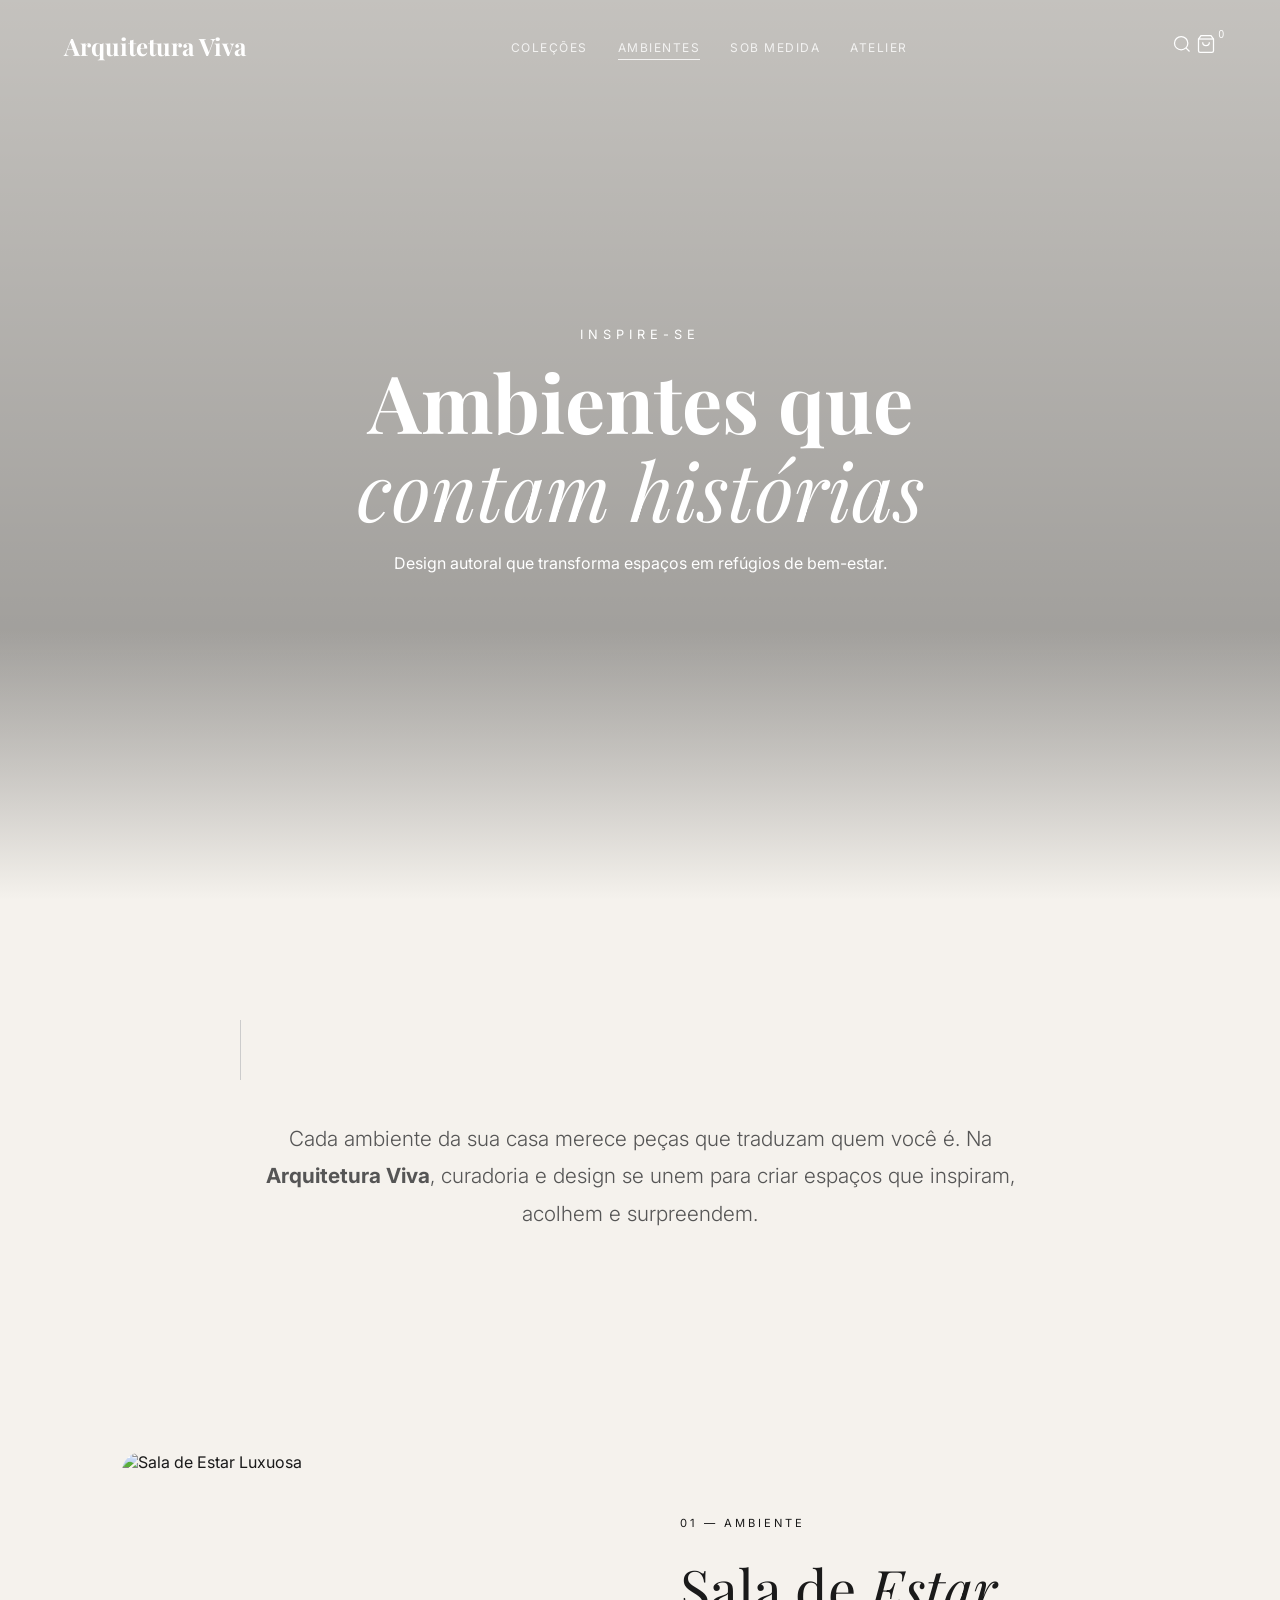
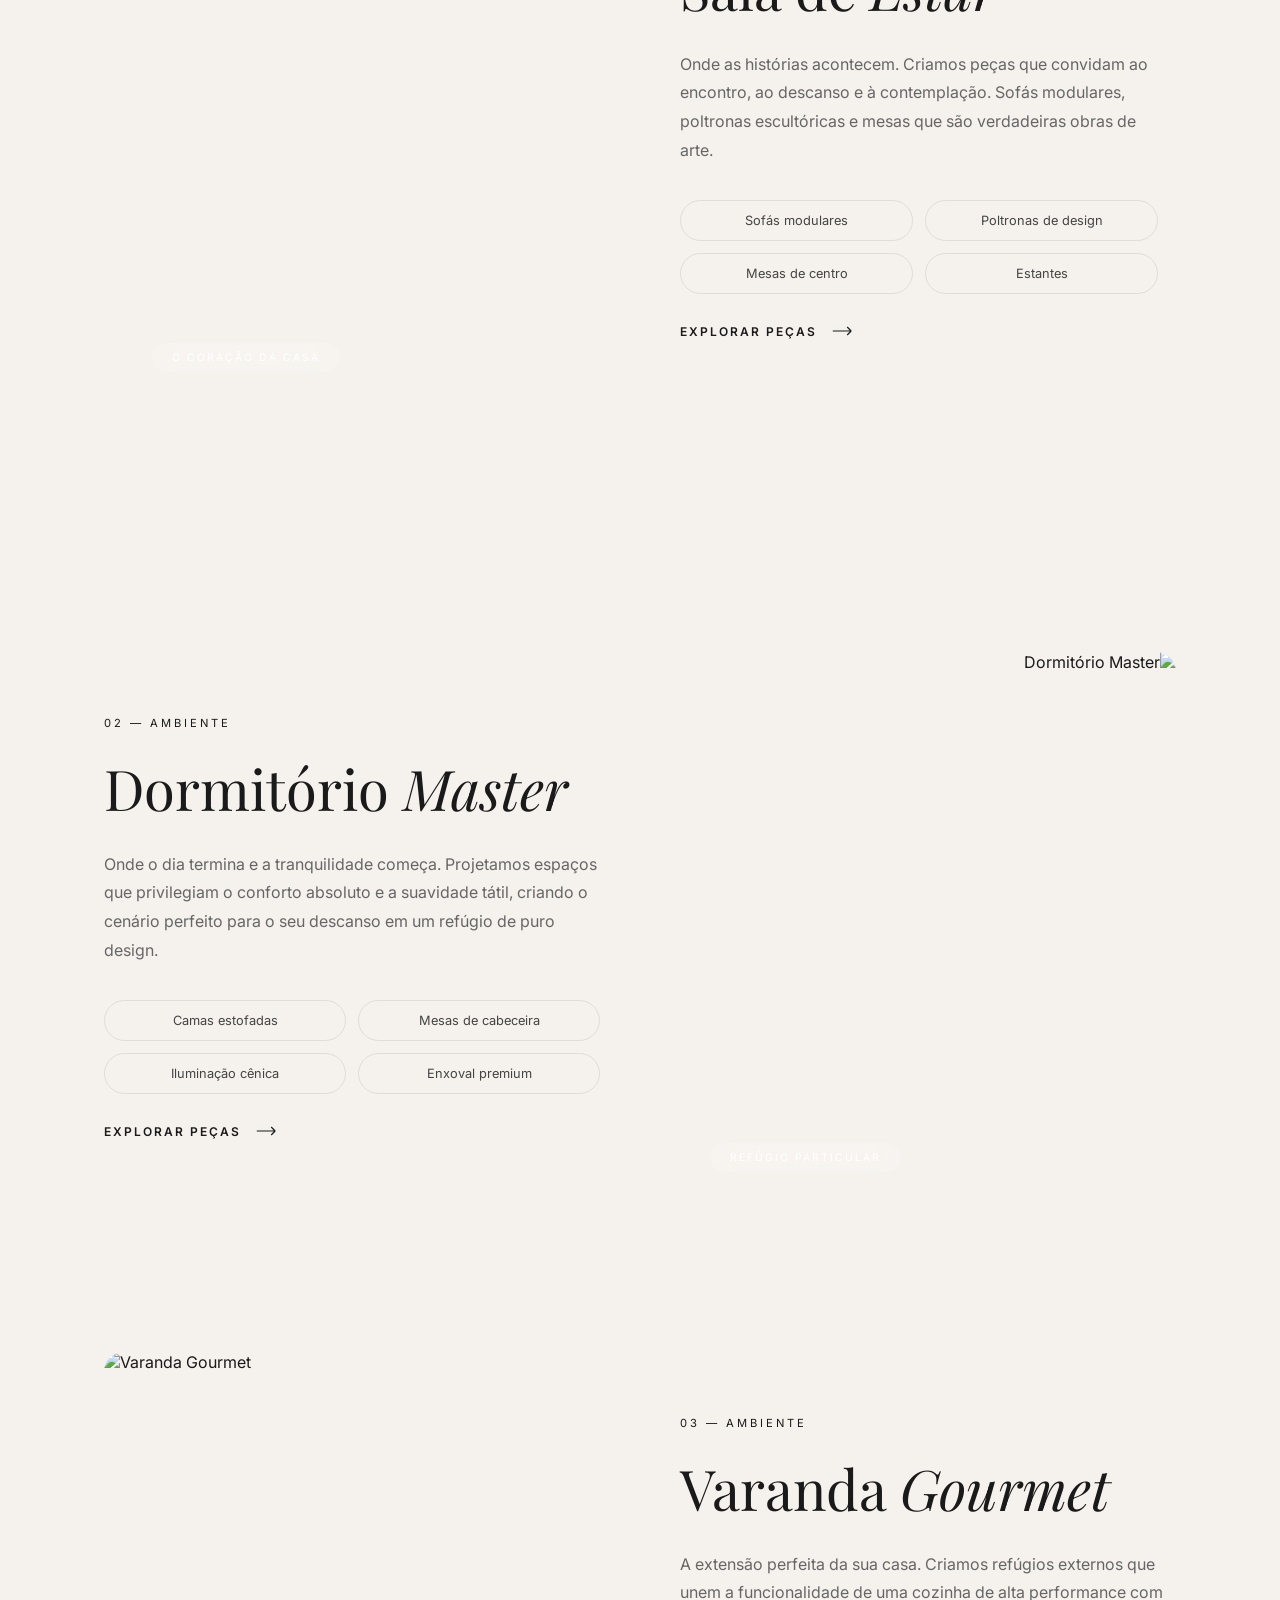
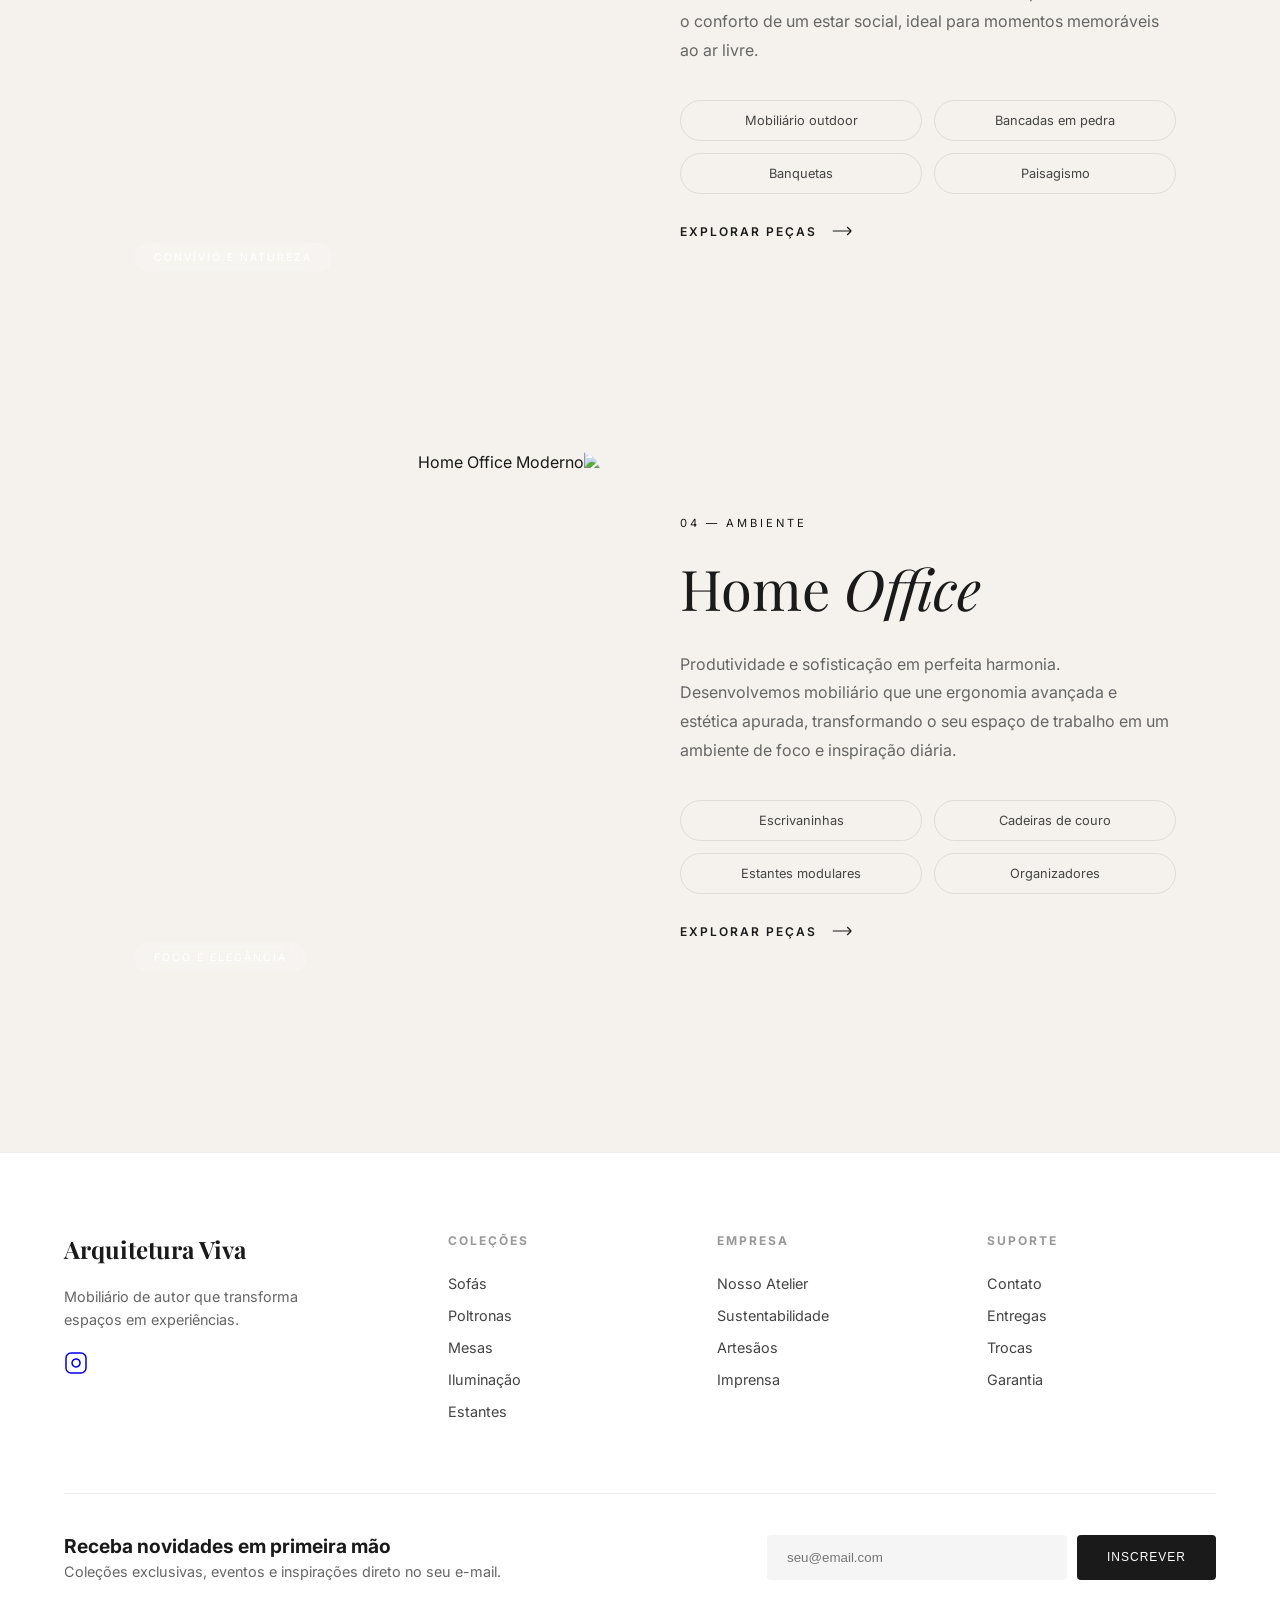
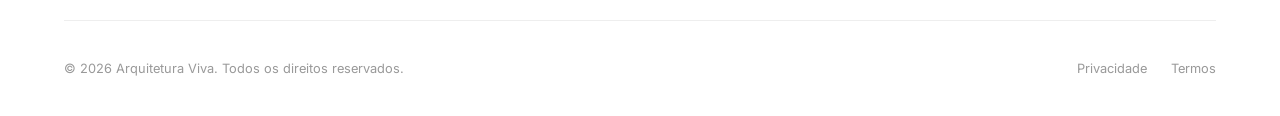
==== ambientes.html @ c0753992 "criando a pagina ambiente" ====
<!DOCTYPE html>
<html lang="pt-br">
<head>
    <meta charset="UTF-8">
    <meta name="viewport" content="width=device-width, initial-scale=1.0">
    <title>Arquitetura Viva | Ambientes</title>
    <link rel="stylesheet" href="css/ambiente.css">
    <link href="https://fonts.googleapis.com/css2?family=Inter:wght@300;400;500&family=Playfair+Display:ital,wght@0,400;0,700;1,400&display=swap" rel="stylesheet">
</head>
<body>

    <header class="navbar" id="main-nav">
        <div class="logo">Arquitetura Viva</div>
        <nav>
            <ul class="nav-links">
                <li><a href="#">COLEÇÕES</a></li>
                <li><a href="#" class="active">AMBIENTES</a></li>
                <li><a href="#">SOB MEDIDA</a></li>
                <li><a href="#">ATELIER</a></li>
            </ul>
        </nav>
        <div class="nav-icons">
            <button class="icon-btn">
                <svg class="icon-svg" viewBox="0 0 24 24" fill="none" stroke="currentColor" stroke-width="1.5"><circle cx="11" cy="11" r="8"/><path d="m21 21-4.3-4.3"/></svg>
            </button>
            <button class="icon-btn">
                <svg class="icon-svg" viewBox="0 0 24 24" fill="none" stroke="currentColor" stroke-width="1.5"><path d="M6 2 3 6v14a2 2 0 0 0 2 2h14a2 2 0 0 0 2-2V6l-3-4Z"/><path d="M3 6h18"/><path d="M16 10a4 4 0 0 1-8 0"/></svg>
                <span class="cart-count">0</span>
            </button>
        </div>
    </header>

    <main>
        <section class="hero">
            <div class="hero-bg-wrapper">
                <div class="hero-bg"></div>
            </div>
            <div class="hero-content">
                <p class="subtitle">INSPIRE-SE</p>
                <h1 class="hero-title">Ambientes que <br> <i>contam histórias</i></h1>
                <p class="hero-description">Design autoral que transforma espaços em refúgios de bem-estar.</p>
            </div>
            <div class="fade-overlay"></div>
        </section>

        <section class="description-section">
            <div class="container">
                <div class="line-decorator"></div>
                <p class="reveal-text">
                    Cada ambiente da sua casa merece peças que traduzam quem você é. Na 
                    <strong>Arquitetura Viva</strong>, curadoria e design se unem para criar espaços que inspiram, 
                    acolhem e surpreendem.
                </p>
            </div>
        </section>

        <section class="environments-detail">
            <div class="container">
                
                <div class="env-item js-reveal">
                    <div class="env-image">
                        <img src="https://images.unsplash.com/photo-1600210492486-724fe5c67fb0?auto=format&fit=crop&q=80&w=1200" alt="Sala de Estar Luxuosa">
                        <div class="env-tag">O CORAÇÃO DA CASA</div>
                    </div>
                    
                    <div class="env-info">
                        <span class="env-number">01 — AMBIENTE</span>
                        <h2>Sala de <i>Estar</i></h2>
                        <p>Onde as histórias acontecem. Criamos peças que convidam ao encontro, ao descanso e à contemplação. Sofás modulares, poltronas escultóricas e mesas que são verdadeiras obras de arte.</p>
                        
                        <div class="env-categories">
                            <span class="category-tag">Sofás modulares</span>
                            <span class="category-tag">Poltronas de design</span>
                            <span class="category-tag">Mesas de centro</span>
                            <span class="category-tag">Estantes</span>
                        </div>
                        
                        <a href="#" class="btn-explore">EXPLORAR PEÇAS <svg width="20" height="10" viewBox="0 0 25 12" fill="none"><path d="M1 6H24M24 6L19 1M24 6L19 11" stroke="currentColor" stroke-width="1.5"/></svg></a>
                    </div>
                </div>

                </div>
        </section>

        <section class="env-item js-reveal">
            <div class="env-image">
                <img src="https://images.pexels.com/photos/6585598/pexels-photo-6585598.jpeg?auto=compress&cs=tinysrgb&w=1200" alt="Dormitório Master">
                <div class="env-tag">REFÚGIO PARTICULAR</div>
            </div>
            
            <div class="env-info">
                <span class="env-number">02 — AMBIENTE</span>
                <h2>Dormitório <i>Master</i></h2>
                <p>Onde o dia termina e a tranquilidade começa. Projetamos espaços que privilegiam o conforto absoluto e a suavidade tátil, criando o cenário perfeito para o seu descanso em um refúgio de puro design.</p>
                
                <div class="env-categories">
                    <span class="category-tag">Camas estofadas</span>
                    <span class="category-tag">Mesas de cabeceira</span>
                    <span class="category-tag">Iluminação cênica</span>
                    <span class="category-tag">Enxoval premium</span>
                </div>
                
                <a href="#" class="btn-explore">EXPLORAR PEÇAS <svg width="20" height="10" viewBox="0 0 25 12" fill="none"><path d="M1 6H24M24 6L19 1M24 6L19 11" stroke="currentColor" stroke-width="1.5"/></svg></a>
            </div>
        </section>

        <section class="env-item js-reveal">
            <div class="env-image">
                <img src="https://images.pexels.com/photos/3958961/pexels-photo-3958961.jpeg?auto=compress&cs=tinysrgb&w=1200" alt="Varanda Gourmet">
                <div class="env-tag">CONVÍVIO E NATUREZA</div>
            </div>
            
            <div class="env-info">
                <span class="env-number">03 — AMBIENTE</span>
                <h2>Varanda <i>Gourmet</i></h2>
                <p>A extensão perfeita da sua casa. Criamos refúgios externos que unem a funcionalidade de uma cozinha de alta performance com o conforto de um estar social, ideal para momentos memoráveis ao ar livre.</p>
                
                <div class="env-categories">
                    <span class="category-tag">Mobiliário outdoor</span>
                    <span class="category-tag">Bancadas em pedra</span>
                    <span class="category-tag">Banquetas</span>
                    <span class="category-tag">Paisagismo</span>
                </div>
                
                <a href="#" class="btn-explore">EXPLORAR PEÇAS <svg width="20" height="10" viewBox="0 0 25 12" fill="none"><path d="M1 6H24M24 6L19 1M24 6L19 11" stroke="currentColor" stroke-width="1.5"/></svg></a>
            </div>
        </section>

        <section class="env-item js-reveal">
            <div class="env-info">
                <span class="env-number">04 — AMBIENTE</span>
                <h2>Home <i>Office</i></h2>
                <p>Produtividade e sofisticação em perfeita harmonia. Desenvolvemos mobiliário que une ergonomia avançada e estética apurada, transformando o seu espaço de trabalho em um ambiente de foco e inspiração diária.</p>
                
                <div class="env-categories">
                    <span class="category-tag">Escrivaninhas</span>
                    <span class="category-tag">Cadeiras de couro</span>
                    <span class="category-tag">Estantes modulares</span>
                    <span class="category-tag">Organizadores</span>
                </div>
                
                <a href="#" class="btn-explore">EXPLORAR PEÇAS <svg width="20" height="10" viewBox="0 0 25 12" fill="none"><path d="M1 6H24M24 6L19 1M24 6L19 11" stroke="currentColor" stroke-width="1.5"/></svg></a>
            </div>

            <div class="env-image">
                <img src="https://images.pexels.com/photos/667838/pexels-photo-667838.jpeg?auto=compress&cs=tinysrgb&w=1200" alt="Home Office Moderno">
                <div class="env-tag">FOCO E ELEGÂNCIA</div>
            </div>
        </section>
    </main>

    <footer class="main-footer">
        <div class="footer-container">
            <div class="footer-col brand-col">
                <h2 class="footer-logo">Arquitetura Viva</h2>
                <p class="footer-tagline">Mobiliário de autor que transforma espaços em experiências.</p>
                <div class="social-links">
                    <a href="#" aria-label="Instagram">
                        <svg width="24" height="24" viewBox="0 0 24 24" fill="none" stroke="currentColor" stroke-width="1.5"><rect width="20" height="20" x="2" y="2" rx="5" ry="5"/><path d="M16 11.37A4 4 0 1 1 12.63 8 4 4 0 0 1 16 11.37z"/><line x1="17.5" x2="17.51" y1="6.5" y2="6.5"/></svg>
                    </a>
                </div>
            </div>

            <div class="footer-col">
                <h3>COLEÇÕES</h3>
                <ul>
                    <li><a href="#">Sofás</a></li>
                    <li><a href="#">Poltronas</a></li>
                    <li><a href="#">Mesas</a></li>
                    <li><a href="#">Iluminação</a></li>
                    <li><a href="#">Estantes</a></li>
                </ul>
            </div>

            <div class="footer-col">
                <h3>EMPRESA</h3>
                <ul>
                    <li><a href="#">Nosso Atelier</a></li>
                    <li><a href="#">Sustentabilidade</a></li>
                    <li><a href="#">Artesãos</a></li>
                    <li><a href="#">Imprensa</a></li>
                </ul>
            </div>

            <div class="footer-col">
                <h3>SUPORTE</h3>
                <ul>
                    <li><a href="#">Contato</a></li>
                    <li><a href="#">Entregas</a></li>
                    <li><a href="#">Trocas</a></li>
                    <li><a href="#">Garantia</a></li>
                </ul>
            </div>
        </div>

        <div class="newsletter-section">
            <div class="newsletter-content">
                <div class="newsletter-text">
                    <h3>Receba novidades em primeira mão</h3>
                    <p>Coleções exclusivas, eventos e inspirações direto no seu e-mail.</p>
                </div>
                <form class="newsletter-form">
                    <input type="email" placeholder="seu@email.com" required>
                    <button type="submit">INSCREVER</button>
                </form>
            </div>
        </div>

        <div class="footer-bottom">
            <p>&copy; 2026 Arquitetura Viva. Todos os direitos reservados.</p>
            <div class="bottom-links">
                <a href="#">Privacidade</a>
                <a href="#">Termos</a>
            </div>
        </div>
    </footer>

    <script src="https://cdnjs.cloudflare.com/ajax/libs/gsap/3.12.2/gsap.min.js"></script>
    <script src="https://cdnjs.cloudflare.com/ajax/libs/gsap/3.12.2/ScrollTrigger.min.js"></script>
    <script src="js/ambiente.js"></script>
</body>
</html>
---- css/ambiente.css ----
:root {
    --bg-color: #f5f2ed; 
    --text-dark: #1a1a1a;
    --text-light: #ffffff;
    --accent: #c5a880; 
    --transition-slow: all 0.8s cubic-bezier(0.2, 1, 0.3, 1);
}

* { margin: 0; padding: 0; box-sizing: border-box; }

body { 
    font-family: 'Inter', sans-serif; 
    background-color: var(--bg-color); 
    color: var(--text-dark); 
    overflow-x: hidden; 
}

/* --- NAVBAR PERSISTENTE --- */
.navbar {
    display: flex; 
    justify-content: space-between; 
    align-items: center;
    padding: 30px 5%; 
    position: fixed; 
    top: 0;
    left: 0;
    width: 100%; 
    z-index: 9999; /* Garante que nunca fique atrás da imagem */
    transition: var(--transition-slow);
}

/* Cores Iniciais (Sobre o Hero) */
.navbar .logo { 
    font-family: 'Playfair Display', serif; 
    font-size: 1.5rem; 
    font-weight: bold; 
    color: var(--text-light); 
}

.nav-links { display: flex; list-style: none; gap: 30px; }
.nav-links a { 
    text-decoration: none; 
    color: var(--text-light); 
    font-size: 0.75rem; 
    letter-spacing: 1.5px; 
    opacity: 0.8; 
}

.nav-links a.active { border-bottom: 1px solid var(--text-light); padding-bottom: 4px; }

.icon-svg { width: 20px; height: 20px; stroke: var(--text-light); }
.icon-btn { background: none; border: none; cursor: pointer; color: var(--text-light); position: relative; }
.cart-count { font-size: 10px; position: absolute; top: -5px; right: -8px; }

/* NAVBAR SCROLLED (Ao descer) */
.navbar.scrolled {
    padding: 15px 5%;
    background-color: rgba(255, 255, 255, 0.95);
    backdrop-filter: blur(10px);
}

.navbar.scrolled .logo,
.navbar.scrolled .nav-links a,
.navbar.scrolled .icon-btn { color: var(--text-dark); }
.navbar.scrolled .nav-links a.active { border-bottom: 1px solid var(--text-dark); }
.navbar.scrolled .icon-svg { stroke: var(--text-dark); }

/* --- HERO SECTION --- */
.hero { 
    height: 100vh; 
    width: 100%; 
    display: flex; 
    align-items: center; 
    justify-content: center; 
    text-align: center; 
    position: relative; 
}

.hero-bg-wrapper { 
    position: absolute; 
    top: 0; left: 0; 
    width: 100%; height: 100%; 
    z-index: -1; 
}

.hero-bg {
    width: 100%; height: 100%; 
    background: linear-gradient(rgba(0,0,0,0.2), rgba(0,0,0,0.4)), 
                url('https://images.unsplash.com/photo-1618221195710-dd6b41faaea6?auto=format&fit=crop&w=1920&q=80');
    background-size: cover; 
    background-position: center;
}

.hero-content { color: var(--text-light); z-index: 10; max-width: 800px; }
.hero-title { font-family: 'Playfair Display', serif; font-size: clamp(2.5rem, 8vw, 5rem); line-height: 1.1; margin-bottom: 20px; }
.hero-title i { font-style: italic; font-weight: 400; }
.subtitle { letter-spacing: 5px; font-size: 0.8rem; margin-bottom: 15px; }

.fade-overlay {
    position: absolute; bottom: 0; width: 100%; height: 30vh;
    background: linear-gradient(to bottom, transparent, var(--bg-color));
}

/* --- DESCRIÇÃO (ScrollTrigger) --- */
.description-section { padding: 120px 10%; text-align: center; display: flex; flex-direction: column; align-items: center; }
.line-decorator { width: 1px; height: 60px; background: #ccc; margin-bottom: 40px; }
.reveal-text { max-width: 800px; font-size: 1.3rem; line-height: 1.8; color: #555; font-weight: 300; }

/* --- SEÇÃO DETALHE DE AMBIENTES --- */
.environments-detail {
    padding: 100px 5%;
    background-color: var(--bg-color);
}

.env-item {
    display: grid;
    grid-template-columns: 1fr 1fr;
    gap: 80px;
    align-items: center;
    max-width: 1200px;      /* Largura máxima para não esticar demais */
    margin: 0 auto 150px;   /* Centraliza e dá espaço para a próxima seção */
    padding: 0 5%;
}

/* Inverter ordem para itens pares (opcional para ritmo visual) */
.env-item:nth-child(even) {
    direction: rtl;
}
.env-item:nth-child(even) .env-info {
    direction: ltr;
}

.env-image {
    position: relative;
    border-radius: 20px;
    overflow: hidden;
    height: 550px; /* Mantém a altura padrão das outras fotos */
}

.env-image img {
    width: 100%;
    height: 100%;
    object-fit: cover;
}

.env-item:hover .env-image img {
    transform: scale(1.05);
}

.env-tag {
    position: absolute;
    bottom: 30px;
    left: 30px;
    background: rgba(255, 255, 255, 0.2);
    backdrop-filter: blur(10px);
    color: white;
    padding: 8px 20px;
    font-size: 0.65rem;
    letter-spacing: 2px;
    border-radius: 50px;
}

.env-number {
    font-size: 0.7rem;
    letter-spacing: 3px;
    color: var(--accent-dark);
    display: block;
    margin-bottom: 20px;
}

.env-info h2 {
    font-family: 'Playfair Display', serif;
    font-size: 3.5rem;
    font-weight: 400;
    margin-bottom: 25px;
}

.env-info p {
    font-size: 1rem;
    line-height: 1.8;
    color: #666;
    margin-bottom: 35px;
}

.env-categories {
    display: grid;
    grid-template-columns: repeat(auto-fill, minmax(180px, 1fr));
    gap: 12px;
    margin-bottom: 30px;
}

.category-tag {
    border: 1px solid #e0ddd7;
    padding: 12px 20px;
    border-radius: 50px;
    font-size: 0.8rem;
    text-align: center;
    color: #444;
    transition: all 0.3s ease;
}

.category-tag:hover {
    border-color: var(--accent-dark);
    color: var(--accent-dark);
    background: #fdfcfb;
}

.btn-explore {
    text-decoration: none;
    color: var(--text-dark);
    font-size: 0.75rem;
    font-weight: 600;
    letter-spacing: 2px;
    display: flex;
    align-items: center;
    gap: 15px;
    transition: gap 0.3s ease;
}

.btn-explore:hover {
    gap: 25px;
}

.main-footer {
    background-color: #fff;
    padding: 80px 5% 40px;
    border-top: 1px solid #eee;
    color: #1a1a1a;
}

.footer-container {
    display: grid;
    grid-template-columns: 1.5fr 1fr 1fr 1fr;
    gap: 40px;
    max-width: 1200px;
    margin: 0 auto 60px;
}

.footer-logo {
    font-family: 'Playfair Display', serif;
    font-size: 1.5rem;
    margin-bottom: 20px;
}

.footer-tagline {
    font-size: 0.9rem;
    line-height: 1.6;
    color: #666;
    max-width: 250px;
    margin-bottom: 20px;
}

.footer-col h3 {
    font-size: 0.75rem;
    letter-spacing: 2px;
    margin-bottom: 25px;
    color: #999;
}

.footer-col ul { list-style: none; }
.footer-col ul li { margin-bottom: 12px; }

.footer-col ul li a {
    text-decoration: none;
    color: #444;
    font-size: 0.9rem;
    transition: color 0.3s;
}

.footer-col ul li a:hover { color: var(--accent); }

/* Newsletter */
.newsletter-section {
    border-top: 1px solid #eee;
    border-bottom: 1px solid #eee;
    padding: 40px 0;
    margin-bottom: 40px;
}

.newsletter-content {
    max-width: 1200px;
    margin: 0 auto;
    display: flex;
    justify-content: space-between;
    align-items: center;
}

.newsletter-text h3 { font-size: 1.2rem; margin-bottom: 5px; }
.newsletter-text p { color: #666; font-size: 0.9rem; }

.newsletter-form { display: flex; gap: 10px; }

.newsletter-form input {
    background: #f5f5f5;
    border: none;
    padding: 15px 20px;
    width: 300px;
    border-radius: 4px;
}

.newsletter-form button {
    background: #1a1a1a;
    color: #fff;
    border: none;
    padding: 0 30px;
    font-size: 0.75rem;
    letter-spacing: 1px;
    cursor: pointer;
    border-radius: 4px;
    transition: opacity 0.3s;
}

.newsletter-form button:hover { opacity: 0.8; }

/* Bottom */
.footer-bottom {
    max-width: 1200px;
    margin: 0 auto;
    display: flex;
    justify-content: space-between;
    font-size: 0.8rem;
    color: #999;
}

.bottom-links a {
    color: #999;
    text-decoration: none;
    margin-left: 20px;
}

@media (max-width: 768px) {
    .footer-container { grid-template-columns: 1fr 1fr; }
    .newsletter-content { flex-direction: column; text-align: center; gap: 20px; }
    .newsletter-form { width: 100%; flex-direction: column; }
    .newsletter-form input { width: 100%; }
}

/* Responsividade */
@media (max-width: 992px) {
    .env-item {
        grid-template-columns: 1fr;
        gap: 40px;
        text-align: center;
    }
    
    .env-item .env-info {
        order: 2; /* Texto vai para baixo da foto no mobile */
    }
    
    .env-item .env-image {
        order: 1;
    }
}
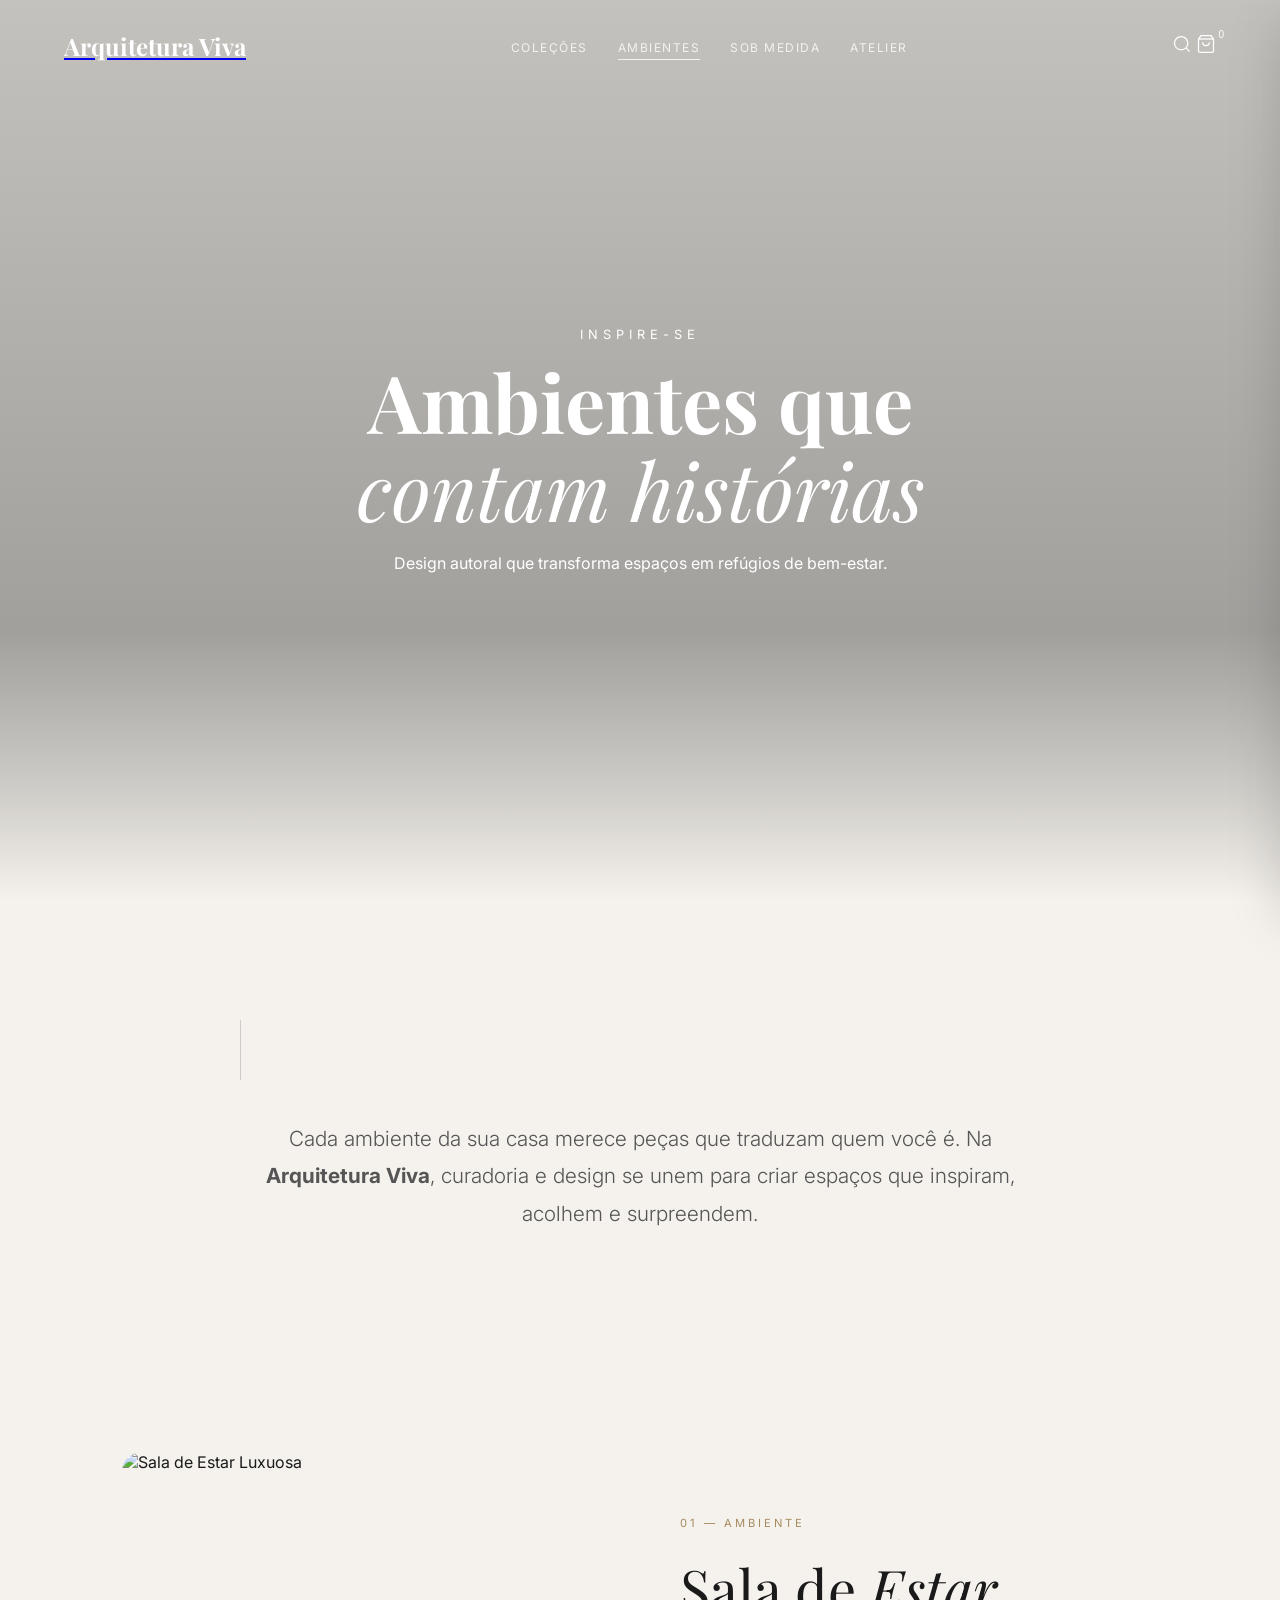
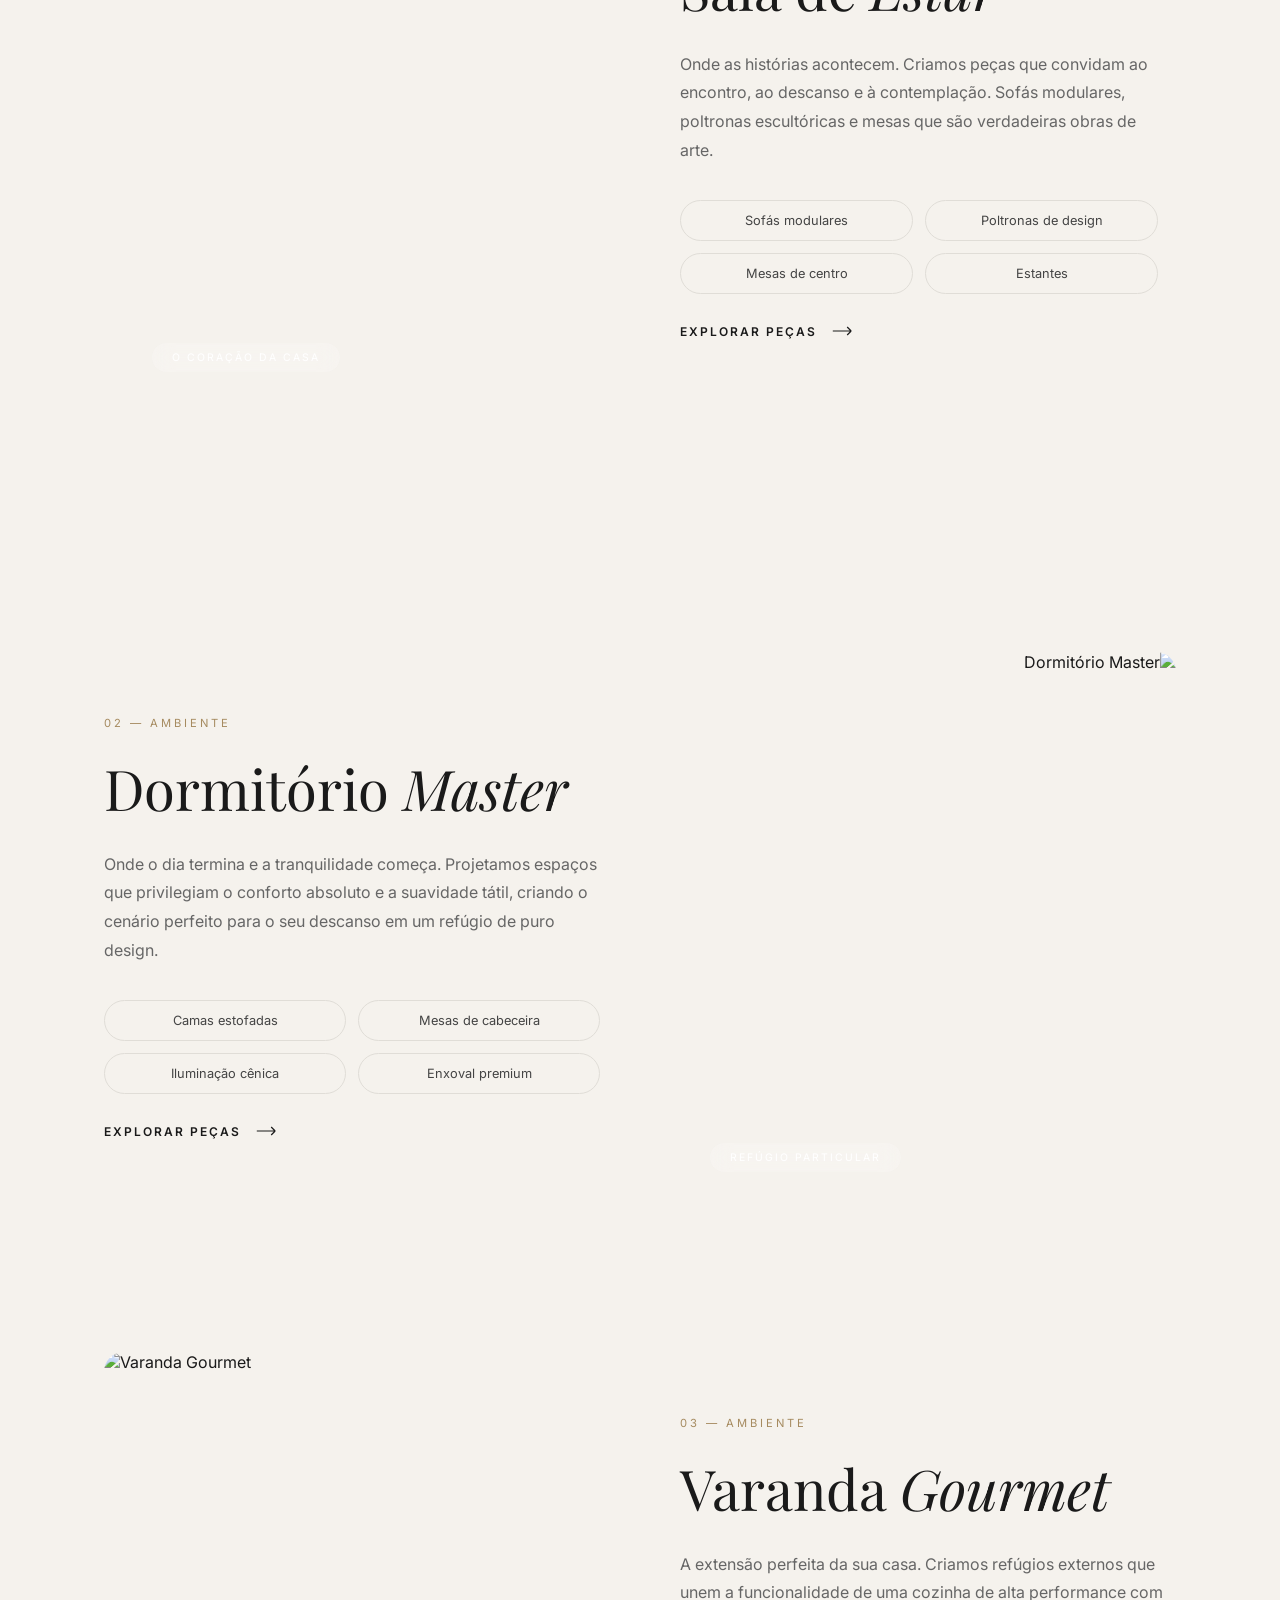
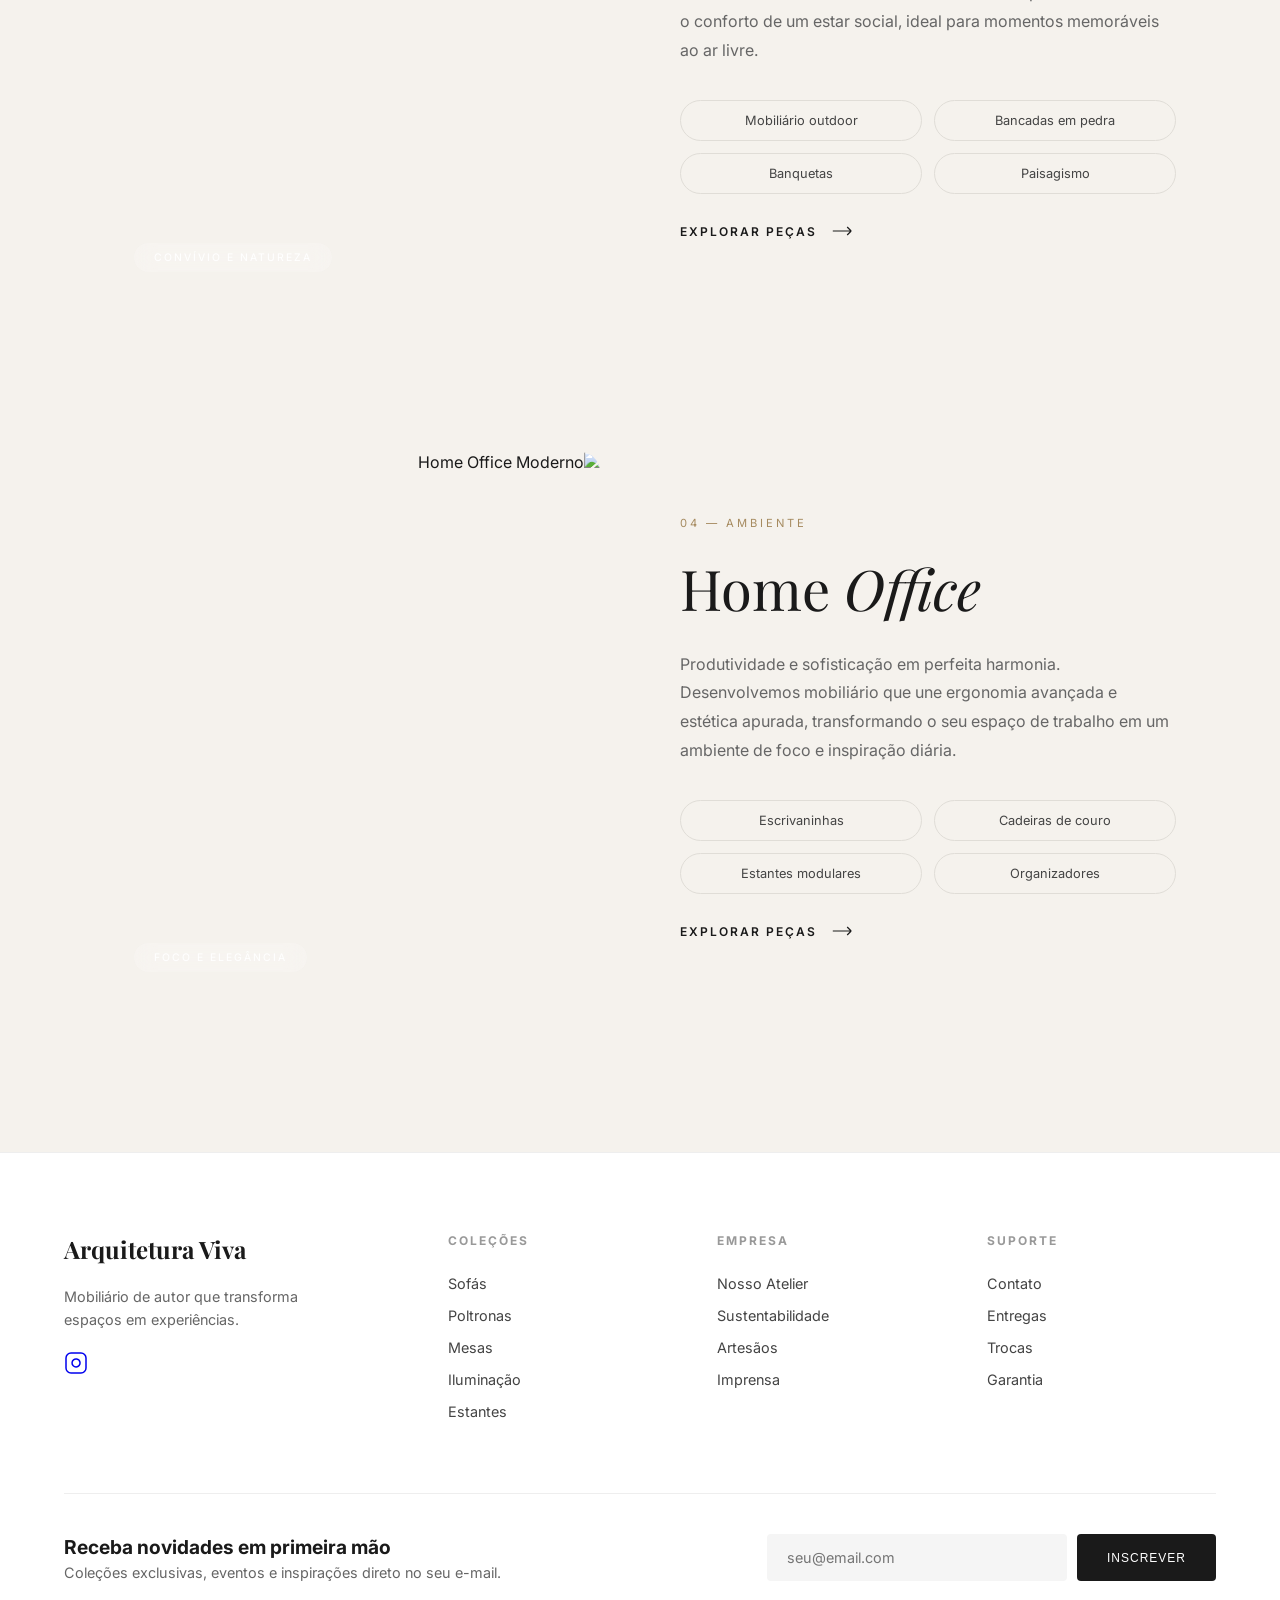
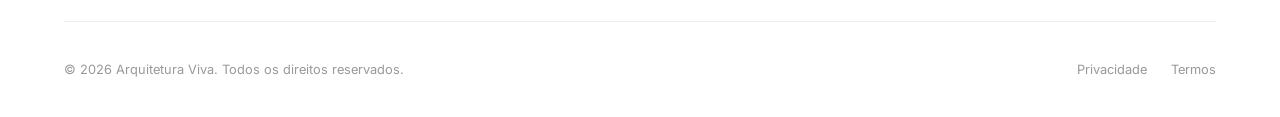
==== commit 820d596b: "criando o projeto" ====
--- a/ambientes.html
+++ b/ambientes.html
@@ -5,27 +5,28 @@
     <meta name="viewport" content="width=device-width, initial-scale=1.0">
     <title>Arquitetura Viva | Ambientes</title>
     <link rel="stylesheet" href="css/ambiente.css">
+    <link rel="stylesheet" href="css/cart.css">
     <link href="https://fonts.googleapis.com/css2?family=Inter:wght@300;400;500&family=Playfair+Display:ital,wght@0,400;0,700;1,400&display=swap" rel="stylesheet">
 </head>
 <body>
 
     <header class="navbar" id="main-nav">
-        <div class="logo">Arquitetura Viva</div>
+        <a href="index.html"><div class="logo">Arquitetura Viva</div></a> 
         <nav>
             <ul class="nav-links">
-                <li><a href="#">COLEÇÕES</a></li>
-                <li><a href="#" class="active">AMBIENTES</a></li>
-                <li><a href="#">SOB MEDIDA</a></li>
-                <li><a href="#">ATELIER</a></li>
+                <li><a href="colecao.html">COLEÇÕES</a></li>
+                <li><a href="ambientes.html" class="active">AMBIENTES</a></li>
+                <li><a href="sobmedida.html">SOB MEDIDA</a></li>
+                <li><a href="atelie.html">ATELIER</a></li>
             </ul>
         </nav>
         <div class="nav-icons">
             <button class="icon-btn">
                 <svg class="icon-svg" viewBox="0 0 24 24" fill="none" stroke="currentColor" stroke-width="1.5"><circle cx="11" cy="11" r="8"/><path d="m21 21-4.3-4.3"/></svg>
             </button>
-            <button class="icon-btn">
+            <button class="icon-btn nav-cart" id="cartBtn">
                 <svg class="icon-svg" viewBox="0 0 24 24" fill="none" stroke="currentColor" stroke-width="1.5"><path d="M6 2 3 6v14a2 2 0 0 0 2 2h14a2 2 0 0 0 2-2V6l-3-4Z"/><path d="M3 6h18"/><path d="M16 10a4 4 0 0 1-8 0"/></svg>
-                <span class="cart-count">0</span>
+                <span class="cart-count" id="cartCount">0</span>
             </button>
         </div>
     </header>
@@ -75,7 +76,7 @@
                             <span class="category-tag">Estantes</span>
                         </div>
                         
-                        <a href="#" class="btn-explore">EXPLORAR PEÇAS <svg width="20" height="10" viewBox="0 0 25 12" fill="none"><path d="M1 6H24M24 6L19 1M24 6L19 11" stroke="currentColor" stroke-width="1.5"/></svg></a>
+                        <a href="colecao.html" class="btn-explore">EXPLORAR PEÇAS <svg width="20" height="10" viewBox="0 0 25 12" fill="none"><path d="M1 6H24M24 6L19 1M24 6L19 11" stroke="currentColor" stroke-width="1.5"/></svg></a>
                     </div>
                 </div>
 
@@ -100,7 +101,7 @@
                     <span class="category-tag">Enxoval premium</span>
                 </div>
                 
-                <a href="#" class="btn-explore">EXPLORAR PEÇAS <svg width="20" height="10" viewBox="0 0 25 12" fill="none"><path d="M1 6H24M24 6L19 1M24 6L19 11" stroke="currentColor" stroke-width="1.5"/></svg></a>
+                <a href="colecao.html" class="btn-explore">EXPLORAR PEÇAS <svg width="20" height="10" viewBox="0 0 25 12" fill="none"><path d="M1 6H24M24 6L19 1M24 6L19 11" stroke="currentColor" stroke-width="1.5"/></svg></a>
             </div>
         </section>
 
@@ -122,7 +123,7 @@
                     <span class="category-tag">Paisagismo</span>
                 </div>
                 
-                <a href="#" class="btn-explore">EXPLORAR PEÇAS <svg width="20" height="10" viewBox="0 0 25 12" fill="none"><path d="M1 6H24M24 6L19 1M24 6L19 11" stroke="currentColor" stroke-width="1.5"/></svg></a>
+                <a href="colecao.html" class="btn-explore">EXPLORAR PEÇAS <svg width="20" height="10" viewBox="0 0 25 12" fill="none"><path d="M1 6H24M24 6L19 1M24 6L19 11" stroke="currentColor" stroke-width="1.5"/></svg></a>
             </div>
         </section>
 
@@ -139,7 +140,7 @@
                     <span class="category-tag">Organizadores</span>
                 </div>
                 
-                <a href="#" class="btn-explore">EXPLORAR PEÇAS <svg width="20" height="10" viewBox="0 0 25 12" fill="none"><path d="M1 6H24M24 6L19 1M24 6L19 11" stroke="currentColor" stroke-width="1.5"/></svg></a>
+                <a href="colecao.html" class="btn-explore">EXPLORAR PEÇAS <svg width="20" height="10" viewBox="0 0 25 12" fill="none"><path d="M1 6H24M24 6L19 1M24 6L19 11" stroke="currentColor" stroke-width="1.5"/></svg></a>
             </div>
 
             <div class="env-image">
@@ -218,5 +219,6 @@
     <script src="https://cdnjs.cloudflare.com/ajax/libs/gsap/3.12.2/gsap.min.js"></script>
     <script src="https://cdnjs.cloudflare.com/ajax/libs/gsap/3.12.2/ScrollTrigger.min.js"></script>
     <script src="js/ambiente.js"></script>
+    <script src="js/cart.js"></script>
 </body>
 </html>
--- a/css/ambiente.css
+++ b/css/ambiente.css
@@ -15,7 +15,6 @@
     overflow-x: hidden; 
 }
 
-/* --- NAVBAR PERSISTENTE --- */
 .navbar {
     display: flex; 
     justify-content: space-between; 
@@ -25,11 +24,10 @@
     top: 0;
     left: 0;
     width: 100%; 
-    z-index: 9999; /* Garante que nunca fique atrás da imagem */
+    z-index: 9999; 
     transition: var(--transition-slow);
 }
 
-/* Cores Iniciais (Sobre o Hero) */
 .navbar .logo { 
     font-family: 'Playfair Display', serif; 
     font-size: 1.5rem; 
@@ -52,7 +50,6 @@
 .icon-btn { background: none; border: none; cursor: pointer; color: var(--text-light); position: relative; }
 .cart-count { font-size: 10px; position: absolute; top: -5px; right: -8px; }
 
-/* NAVBAR SCROLLED (Ao descer) */
 .navbar.scrolled {
     padding: 15px 5%;
     background-color: rgba(255, 255, 255, 0.95);
@@ -65,7 +62,6 @@
 .navbar.scrolled .nav-links a.active { border-bottom: 1px solid var(--text-dark); }
 .navbar.scrolled .icon-svg { stroke: var(--text-dark); }
 
-/* --- HERO SECTION --- */
 .hero { 
     height: 100vh; 
     width: 100%; 
@@ -101,12 +97,11 @@
     background: linear-gradient(to bottom, transparent, var(--bg-color));
 }
 
-/* --- DESCRIÇÃO (ScrollTrigger) --- */
 .description-section { padding: 120px 10%; text-align: center; display: flex; flex-direction: column; align-items: center; }
 .line-decorator { width: 1px; height: 60px; background: #ccc; margin-bottom: 40px; }
 .reveal-text { max-width: 800px; font-size: 1.3rem; line-height: 1.8; color: #555; font-weight: 300; }
 
-/* --- SEÇÃO DETALHE DE AMBIENTES --- */
+
 .environments-detail {
     padding: 100px 5%;
     background-color: var(--bg-color);
@@ -117,12 +112,11 @@
     grid-template-columns: 1fr 1fr;
     gap: 80px;
     align-items: center;
-    max-width: 1200px;      /* Largura máxima para não esticar demais */
-    margin: 0 auto 150px;   /* Centraliza e dá espaço para a próxima seção */
+    max-width: 1200px;      
+    margin: 0 auto 150px;
     padding: 0 5%;
 }
 
-/* Inverter ordem para itens pares (opcional para ritmo visual) */
 .env-item:nth-child(even) {
     direction: rtl;
 }
@@ -134,7 +128,7 @@
     position: relative;
     border-radius: 20px;
     overflow: hidden;
-    height: 550px; /* Mantém a altura padrão das outras fotos */
+    height: 550px; 
 }
 
 .env-image img {
@@ -269,7 +263,6 @@
 
 .footer-col ul li a:hover { color: var(--accent); }
 
-/* Newsletter */
 .newsletter-section {
     border-top: 1px solid #eee;
     border-bottom: 1px solid #eee;
@@ -312,7 +305,6 @@
 
 .newsletter-form button:hover { opacity: 0.8; }
 
-/* Bottom */
 .footer-bottom {
     max-width: 1200px;
     margin: 0 auto;
@@ -335,7 +327,6 @@
     .newsletter-form input { width: 100%; }
 }
 
-/* Responsividade */
 @media (max-width: 992px) {
     .env-item {
         grid-template-columns: 1fr;
@@ -344,7 +335,7 @@
     }
     
     .env-item .env-info {
-        order: 2; /* Texto vai para baixo da foto no mobile */
+        order: 2; 
     }
     
     .env-item .env-image {
--- a/css/cart.css
+++ b/css/cart.css
@@ -0,0 +1,348 @@
+/* ============================================
+   CART.CSS — Arquitetura Viva
+   Drawer de Carrinho e Checkout
+   ============================================ */
+
+:root {
+    --bg-color: #f5f2ed;
+    --bg-card: #ffffff;
+    --text-dark: #1a1a1a;
+    --text-mid: #555555;
+    --accent: #c5a880;
+    --accent-dark: #a68b60;
+    --border: #e8e3db;
+    --shadow-lg: 0 20px 50px rgba(0,0,0,0.15);
+    --transition-med: all 0.5s cubic-bezier(0.2, 1, 0.3, 1);
+}
+
+/* ---- CART DRAWER ---- */
+.cart-drawer {
+    position: fixed;
+    top: 0;
+    right: 0;
+    width: 100%;
+    max-width: 450px;
+    height: 100vh;
+    background: white;
+    z-index: 2000;
+    box-shadow: var(--shadow-lg);
+    transform: translateX(100%);
+    transition: var(--transition-med);
+    display: flex;
+    flex-direction: column;
+}
+
+.cart-drawer.open {
+    transform: translateX(0);
+}
+
+.cart-overlay {
+    position: fixed;
+    inset: 0;
+    background: rgba(0,0,0,0.4);
+    backdrop-filter: blur(4px);
+    z-index: 1999;
+    opacity: 0;
+    pointer-events: none;
+    transition: opacity 0.4s ease;
+}
+
+.cart-overlay.visible {
+    opacity: 1;
+    pointer-events: all;
+}
+
+/* Header */
+.cart-header {
+    padding: 30px;
+    border-bottom: 1px solid var(--border);
+    display: flex;
+    justify-content: space-between;
+    align-items: center;
+}
+
+.cart-header h2 {
+    font-family: 'Playfair Display', serif;
+    font-size: 1.5rem;
+    font-weight: 400;
+}
+
+.btn-close-cart {
+    background: none;
+    border: none;
+    cursor: pointer;
+    color: var(--text-dark);
+    padding: 5px;
+    display: flex;
+    align-items: center;
+    transition: 0.3s;
+}
+
+.btn-close-cart:hover { transform: rotate(90deg); opacity: 0.6; }
+
+/* Items List */
+.cart-items {
+    flex: 1;
+    overflow-y: auto;
+    padding: 20px 30px;
+}
+
+.cart-item {
+    display: grid;
+    grid-template-columns: 80px 1fr auto;
+    gap: 20px;
+    padding: 20px 0;
+    border-bottom: 1px solid #f0f0f0;
+}
+
+.cart-item-img {
+    width: 80px;
+    height: 80px;
+    object-fit: contain;
+    background: #f9f9f9;
+    border-radius: 8px;
+}
+
+.cart-item-info h4 {
+    font-size: 0.9rem;
+    font-weight: 500;
+    margin-bottom: 5px;
+}
+
+.cart-item-price {
+    font-size: 0.85rem;
+    color: var(--accent-dark);
+    font-weight: 600;
+}
+
+.cart-item-qty {
+    display: flex;
+    align-items: center;
+    gap: 12px;
+    margin-top: 10px;
+}
+
+.qty-btn {
+    background: #f0f0f0;
+    border: none;
+    width: 24px;
+    height: 24px;
+    border-radius: 4px;
+    cursor: pointer;
+    font-size: 0.8rem;
+    display: flex;
+    align-items: center;
+    justify-content: center;
+    transition: 0.2s;
+}
+
+.qty-btn:hover { background: var(--accent-light); }
+
+.qty-val { font-size: 0.85rem; font-weight: 500; }
+
+.btn-remove-item {
+    background: none;
+    border: none;
+    color: #ccc;
+    cursor: pointer;
+    transition: 0.2s;
+}
+
+.btn-remove-item:hover { color: #e74c3c; }
+
+/* Footer */
+.cart-footer {
+    padding: 30px;
+    background: #fafafa;
+    border-top: 1px solid var(--border);
+}
+
+.cart-total-row {
+    display: flex;
+    justify-content: space-between;
+    margin-bottom: 20px;
+}
+
+.cart-total-label { font-size: 0.9rem; font-weight: 500; opacity: 0.6; }
+.cart-total-value { font-family: 'Playfair Display', serif; font-size: 1.4rem; font-weight: 600; }
+
+.btn-checkout {
+    width: 100%;
+    background: var(--text-dark);
+    color: white;
+    border: none;
+    padding: 18px;
+    font-family: 'Inter', sans-serif;
+    font-size: 0.75rem;
+    letter-spacing: 2px;
+    font-weight: 600;
+    cursor: pointer;
+    border-radius: 4px;
+    transition: 0.3s;
+}
+
+.btn-checkout:hover { background: var(--accent-dark); transform: translateY(-2px); }
+
+/* Empty State */
+.cart-empty {
+    height: 100%;
+    display: flex;
+    flex-direction: column;
+    align-items: center;
+    justify-content: center;
+    text-align: center;
+    color: #999;
+}
+
+.cart-empty svg { margin-bottom: 20px; opacity: 0.3; }
+
+/* ---- CHECKOUT PAGE ---- */
+.checkout-section { padding: 140px 0 100px; }
+
+.checkout-grid {
+    display: grid;
+    grid-template-columns: 1fr 400px;
+    gap: 60px;
+}
+
+.checkout-form-container h2 {
+    font-family: 'Playfair Display', serif;
+    font-size: 2rem;
+    margin-bottom: 40px;
+}
+
+.form-group { margin-bottom: 25px; }
+.form-row { display: grid; grid-template-columns: 1fr 1fr; gap: 20px; }
+
+label {
+    display: block;
+    font-size: 0.75rem;
+    letter-spacing: 1px;
+    font-weight: 600;
+    margin-bottom: 8px;
+    color: #888;
+}
+
+input, select {
+    width: 100%;
+    padding: 14px;
+    border: 1px solid var(--border);
+    background: white;
+    font-family: inherit;
+    font-size: 0.9rem;
+    border-radius: 4px;
+    outline: none;
+    transition: 0.3s;
+}
+
+input:focus { border-color: var(--accent); }
+
+.payment-methods {
+    display: grid;
+    grid-template-columns: 1fr 1fr 1fr;
+    gap: 15px;
+    margin-top: 15px;
+}
+
+.payment-method {
+    border: 1px solid var(--border);
+    padding: 15px;
+    text-align: center;
+    cursor: pointer;
+    border-radius: 8px;
+    transition: 0.3s;
+}
+
+.payment-method.active {
+    border-color: var(--accent);
+    background: var(--accent-light);
+}
+
+.payment-method i { font-size: 1.2rem; margin-bottom: 8px; display: block; }
+.payment-method span { font-size: 0.7rem; font-weight: 600; letter-spacing: 1px; }
+
+/* Order Summary */
+.order-summary {
+    background: white;
+    padding: 40px;
+    border-radius: 12px;
+    box-shadow: var(--shadow-sm);
+    height: fit-content;
+    position: sticky;
+    top: 120px;
+}
+
+.order-summary h3 {
+    font-family: 'Playfair Display', serif;
+    font-size: 1.4rem;
+    margin-bottom: 30px;
+}
+
+.summary-item {
+    display: flex;
+    justify-content: space-between;
+    margin-bottom: 15px;
+    font-size: 0.9rem;
+}
+
+.summary-total {
+    margin-top: 25px;
+    padding-top: 25px;
+    border-top: 1px solid var(--border);
+    display: flex;
+    justify-content: space-between;
+    font-family: 'Playfair Display', serif;
+    font-size: 1.5rem;
+    font-weight: 600;
+}
+
+.btn-place-order {
+    width: 100%;
+    background: var(--text-dark);
+    color: white;
+    border: none;
+    padding: 20px;
+    margin-top: 30px;
+    font-family: 'Inter', sans-serif;
+    font-size: 0.8rem;
+    letter-spacing: 2px;
+    font-weight: 600;
+    cursor: pointer;
+    border-radius: 4px;
+    transition: 0.3s;
+}
+
+.btn-place-order:hover { background: var(--accent-dark); }
+
+/* ---- SUCCESS PAGE ---- */
+.success-section {
+    height: 80vh;
+    display: flex;
+    align-items: center;
+    justify-content: center;
+    text-align: center;
+}
+
+.success-content h1 {
+    font-family: 'Playfair Display', serif;
+    font-size: 3rem;
+    margin: 20px 0;
+}
+
+.success-icon {
+    width: 80px;
+    height: 80px;
+    background: #4caf50;
+    color: white;
+    border-radius: 50%;
+    display: flex;
+    align-items: center;
+    justify-content: center;
+    margin: 0 auto;
+    font-size: 2rem;
+}
+
+@media (max-width: 900px) {
+    .checkout-grid { grid-template-columns: 1fr; }
+    .order-summary { position: static; }
+}
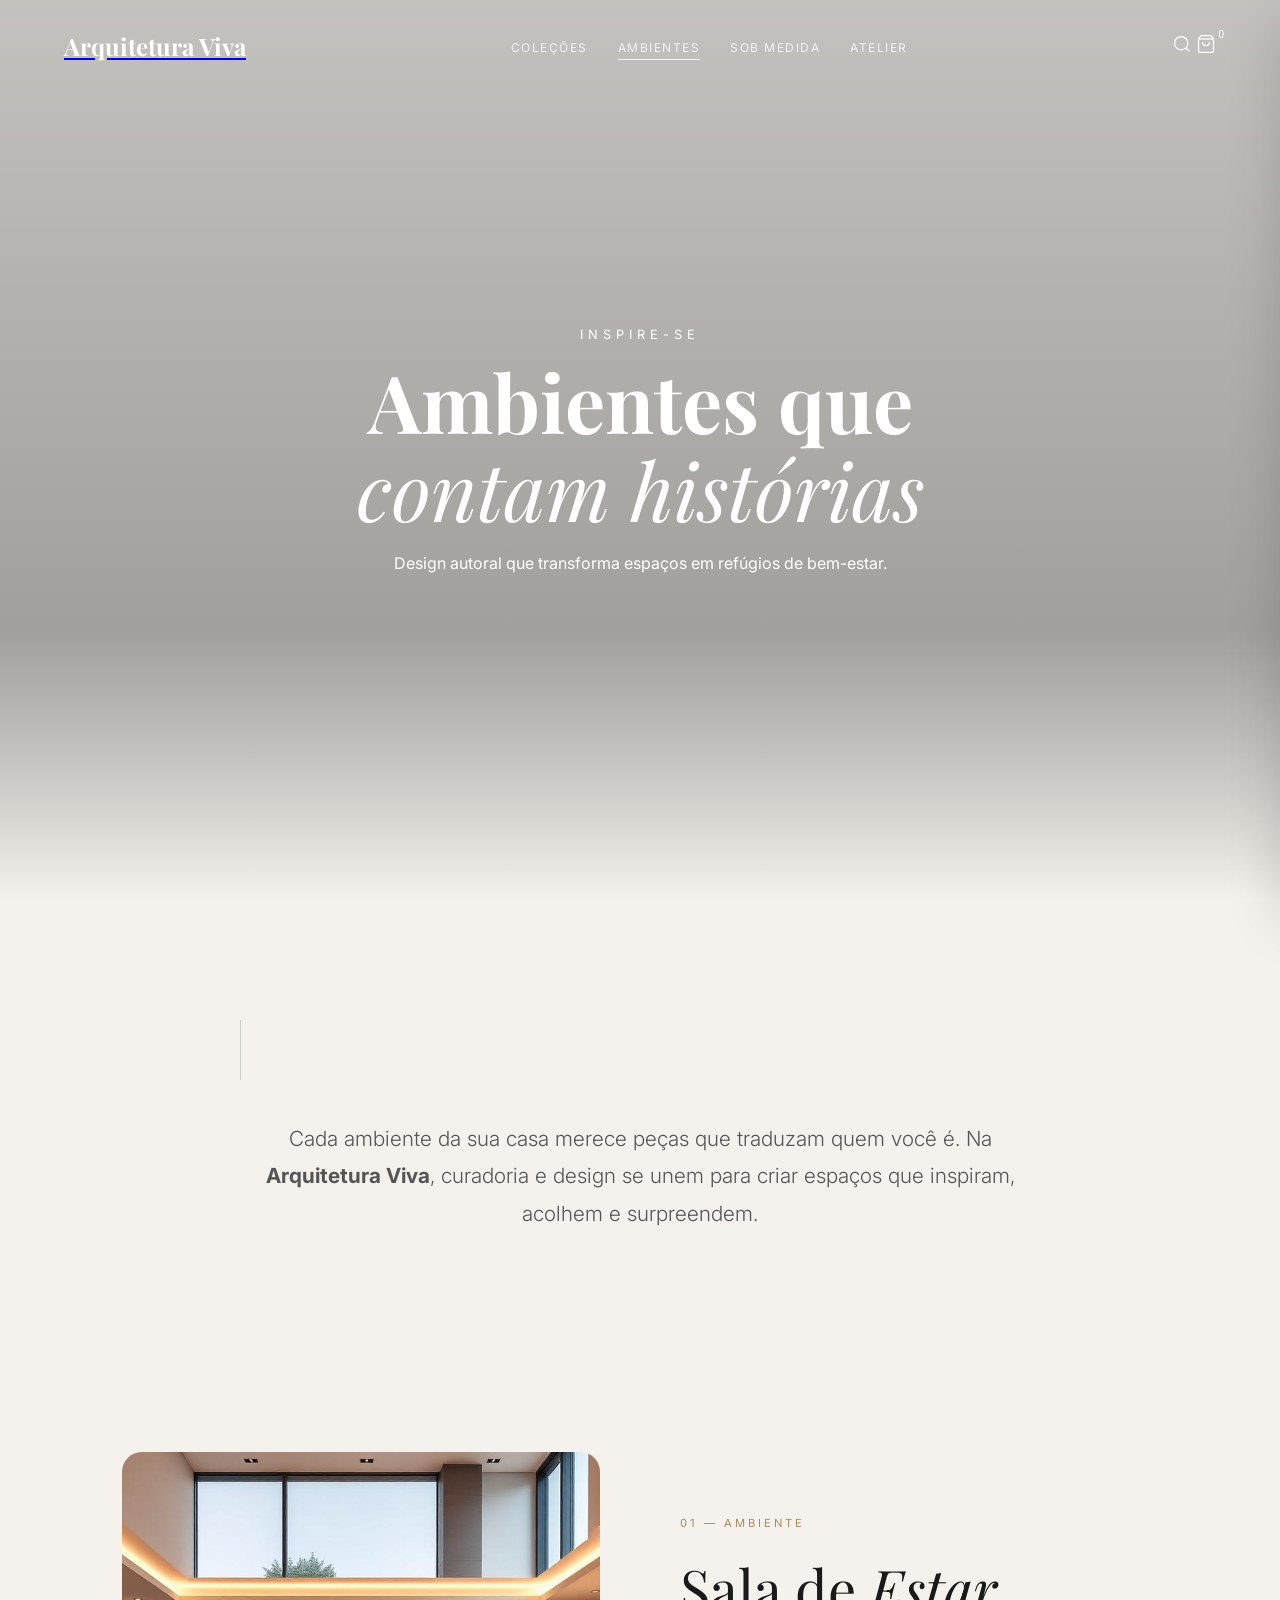
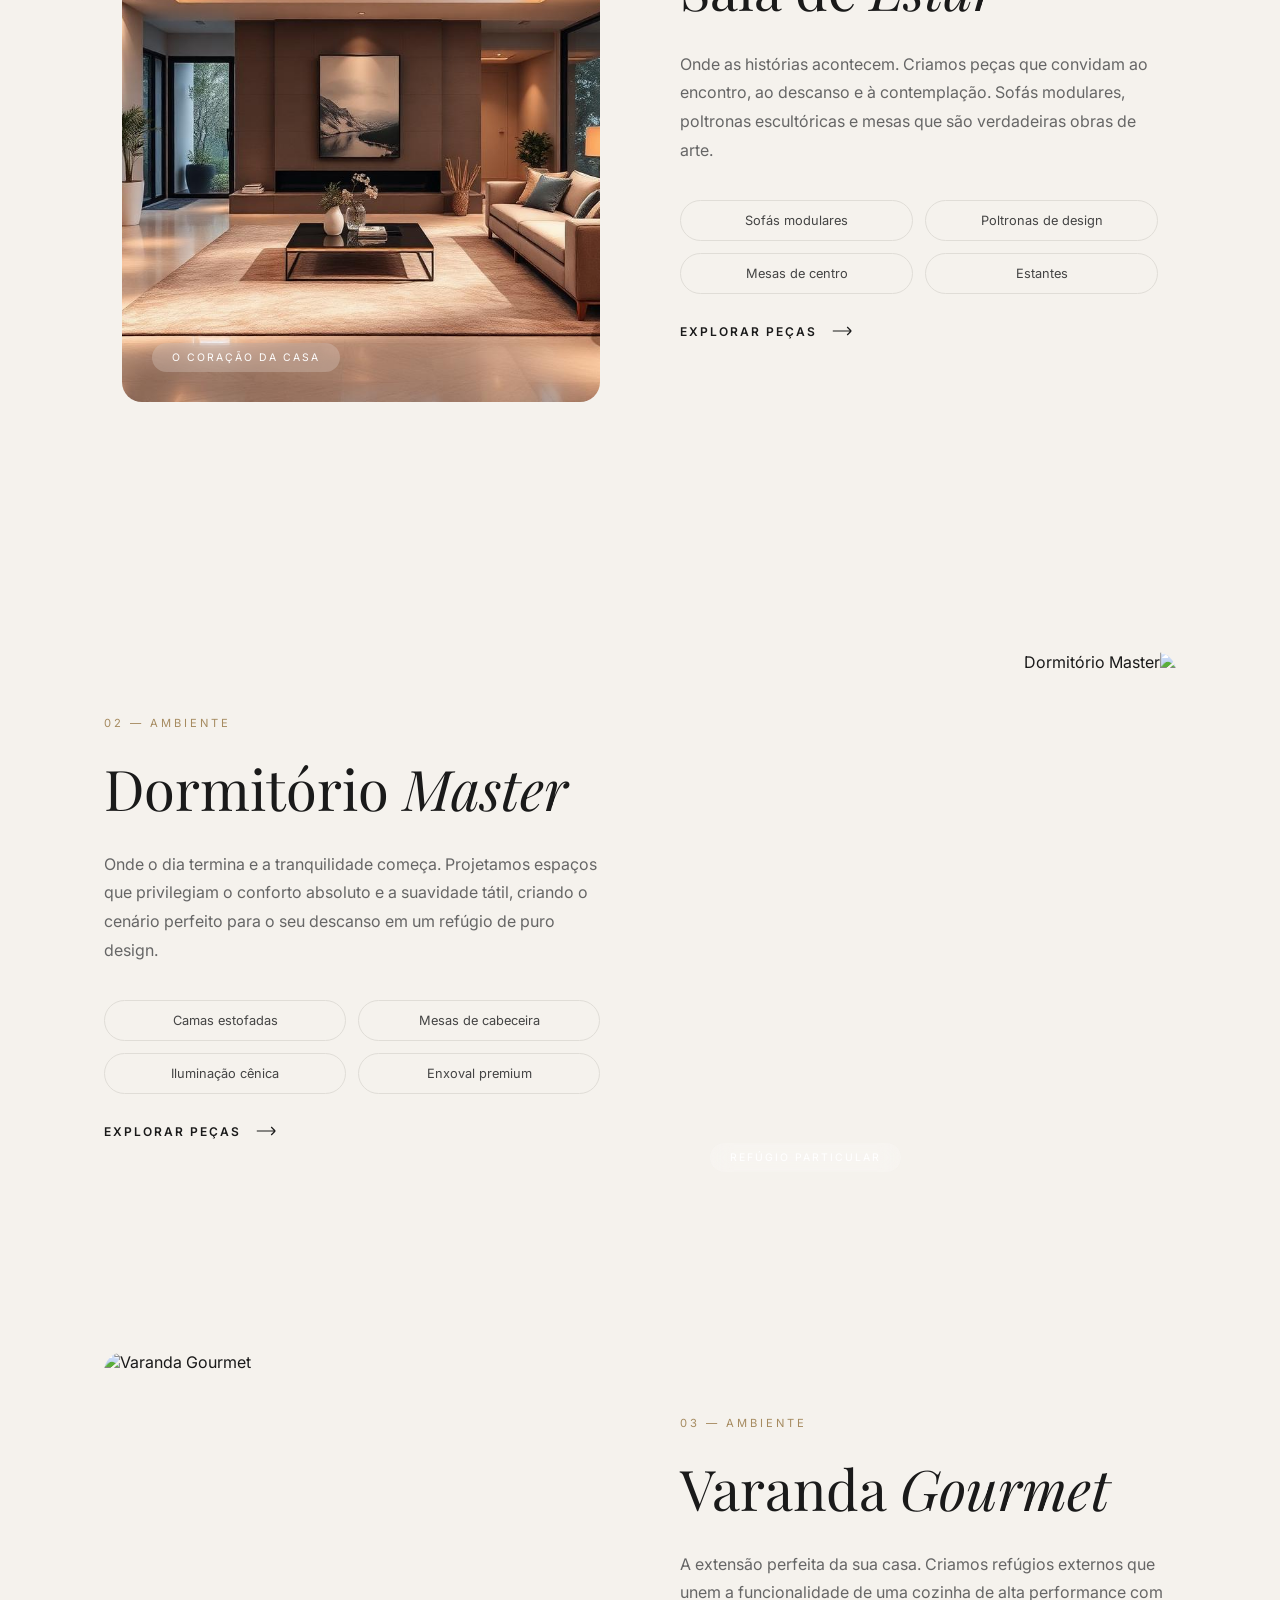
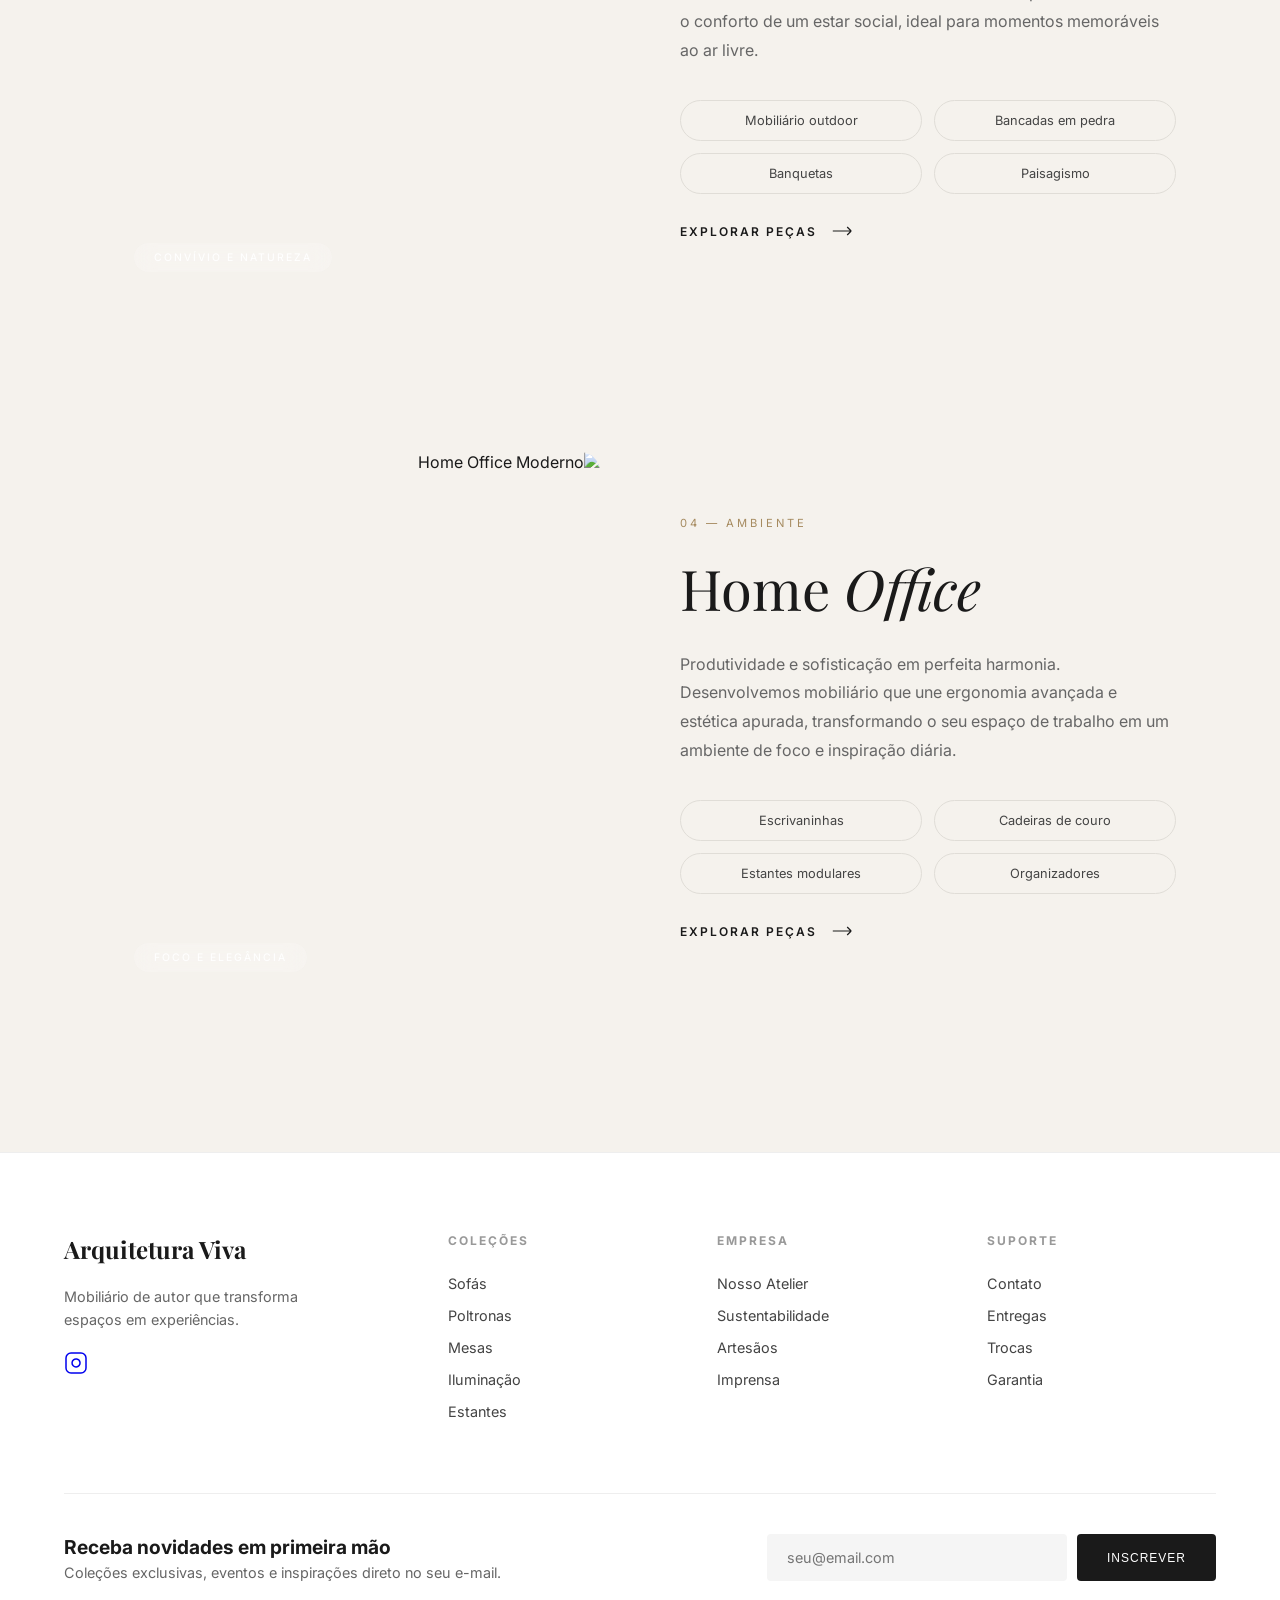
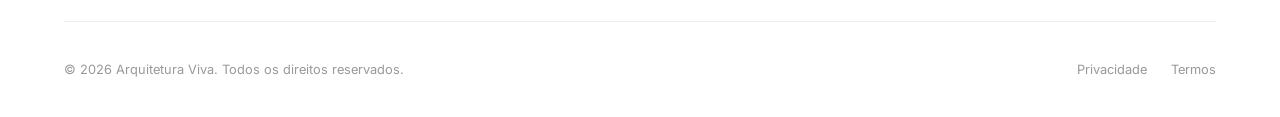
==== commit 018d4e89: "." ====
--- a/ambientes.html
+++ b/ambientes.html
@@ -60,7 +60,7 @@
                 
                 <div class="env-item js-reveal">
                     <div class="env-image">
-                        <img src="https://images.unsplash.com/photo-1600210492486-724fe5c67fb0?auto=format&fit=crop&q=80&w=1200" alt="Sala de Estar Luxuosa">
+                        <img src="image/ambiente-living.jpg" alt="Sala de Estar Luxuosa">
                         <div class="env-tag">O CORAÇÃO DA CASA</div>
                     </div>
                     
--- a/css/cart.css
+++ b/css/cart.css
@@ -1,8 +1,3 @@
-/* ============================================
-   CART.CSS — Arquitetura Viva
-   Drawer de Carrinho e Checkout
-   ============================================ */
-
 :root {
     --bg-color: #f5f2ed;
     --bg-card: #ffffff;
@@ -15,7 +10,6 @@
     --transition-med: all 0.5s cubic-bezier(0.2, 1, 0.3, 1);
 }
 
-/* ---- CART DRAWER ---- */
 .cart-drawer {
     position: fixed;
     top: 0;
@@ -52,7 +46,6 @@
     pointer-events: all;
 }
 
-/* Header */
 .cart-header {
     padding: 30px;
     border-bottom: 1px solid var(--border);
@@ -80,7 +73,6 @@
 
 .btn-close-cart:hover { transform: rotate(90deg); opacity: 0.6; }
 
-/* Items List */
 .cart-items {
     flex: 1;
     overflow-y: auto;
@@ -150,7 +142,6 @@
 
 .btn-remove-item:hover { color: #e74c3c; }
 
-/* Footer */
 .cart-footer {
     padding: 30px;
     background: #fafafa;
@@ -183,7 +174,6 @@
 
 .btn-checkout:hover { background: var(--accent-dark); transform: translateY(-2px); }
 
-/* Empty State */
 .cart-empty {
     height: 100%;
     display: flex;
@@ -196,7 +186,6 @@
 
 .cart-empty svg { margin-bottom: 20px; opacity: 0.3; }
 
-/* ---- CHECKOUT PAGE ---- */
 .checkout-section { padding: 140px 0 100px; }
 
 .checkout-grid {
@@ -261,7 +250,6 @@
 .payment-method i { font-size: 1.2rem; margin-bottom: 8px; display: block; }
 .payment-method span { font-size: 0.7rem; font-weight: 600; letter-spacing: 1px; }
 
-/* Order Summary */
 .order-summary {
     background: white;
     padding: 40px;
@@ -314,7 +302,6 @@
 
 .btn-place-order:hover { background: var(--accent-dark); }
 
-/* ---- SUCCESS PAGE ---- */
 .success-section {
     height: 80vh;
     display: flex;
